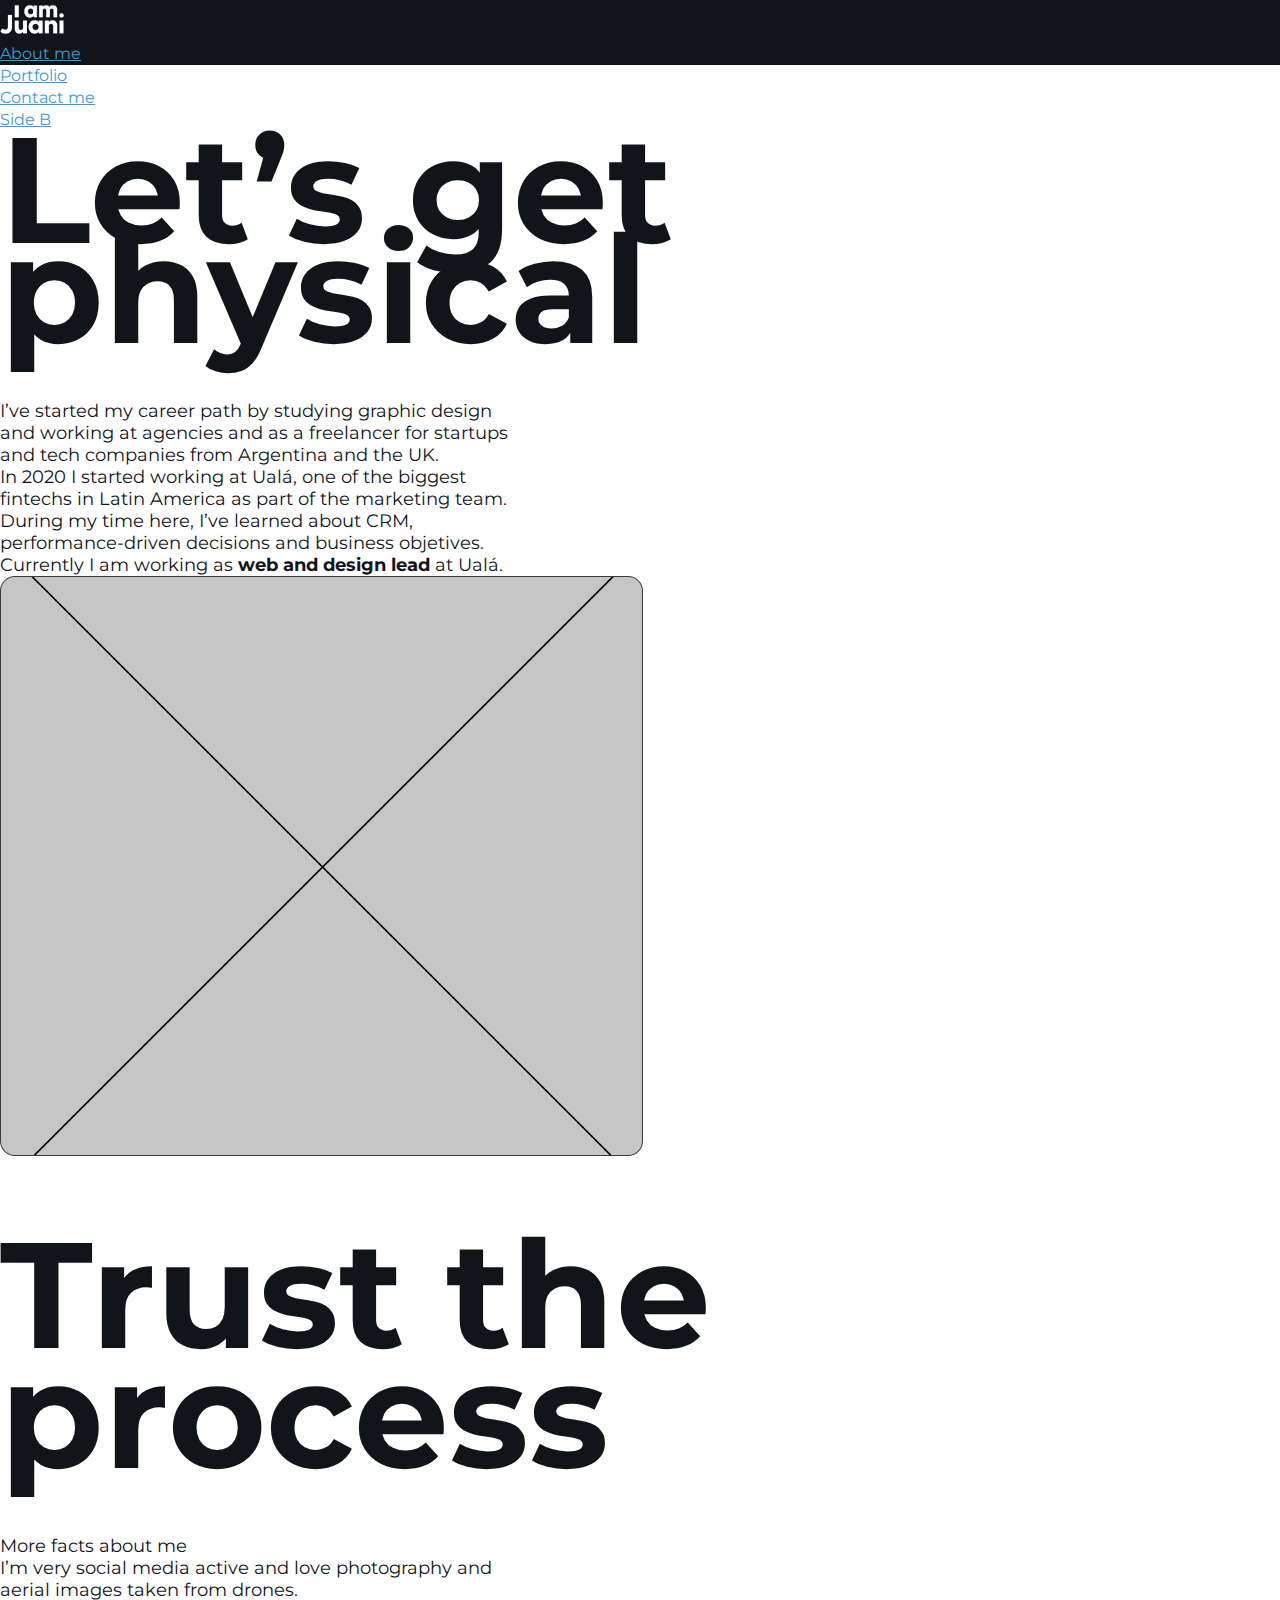
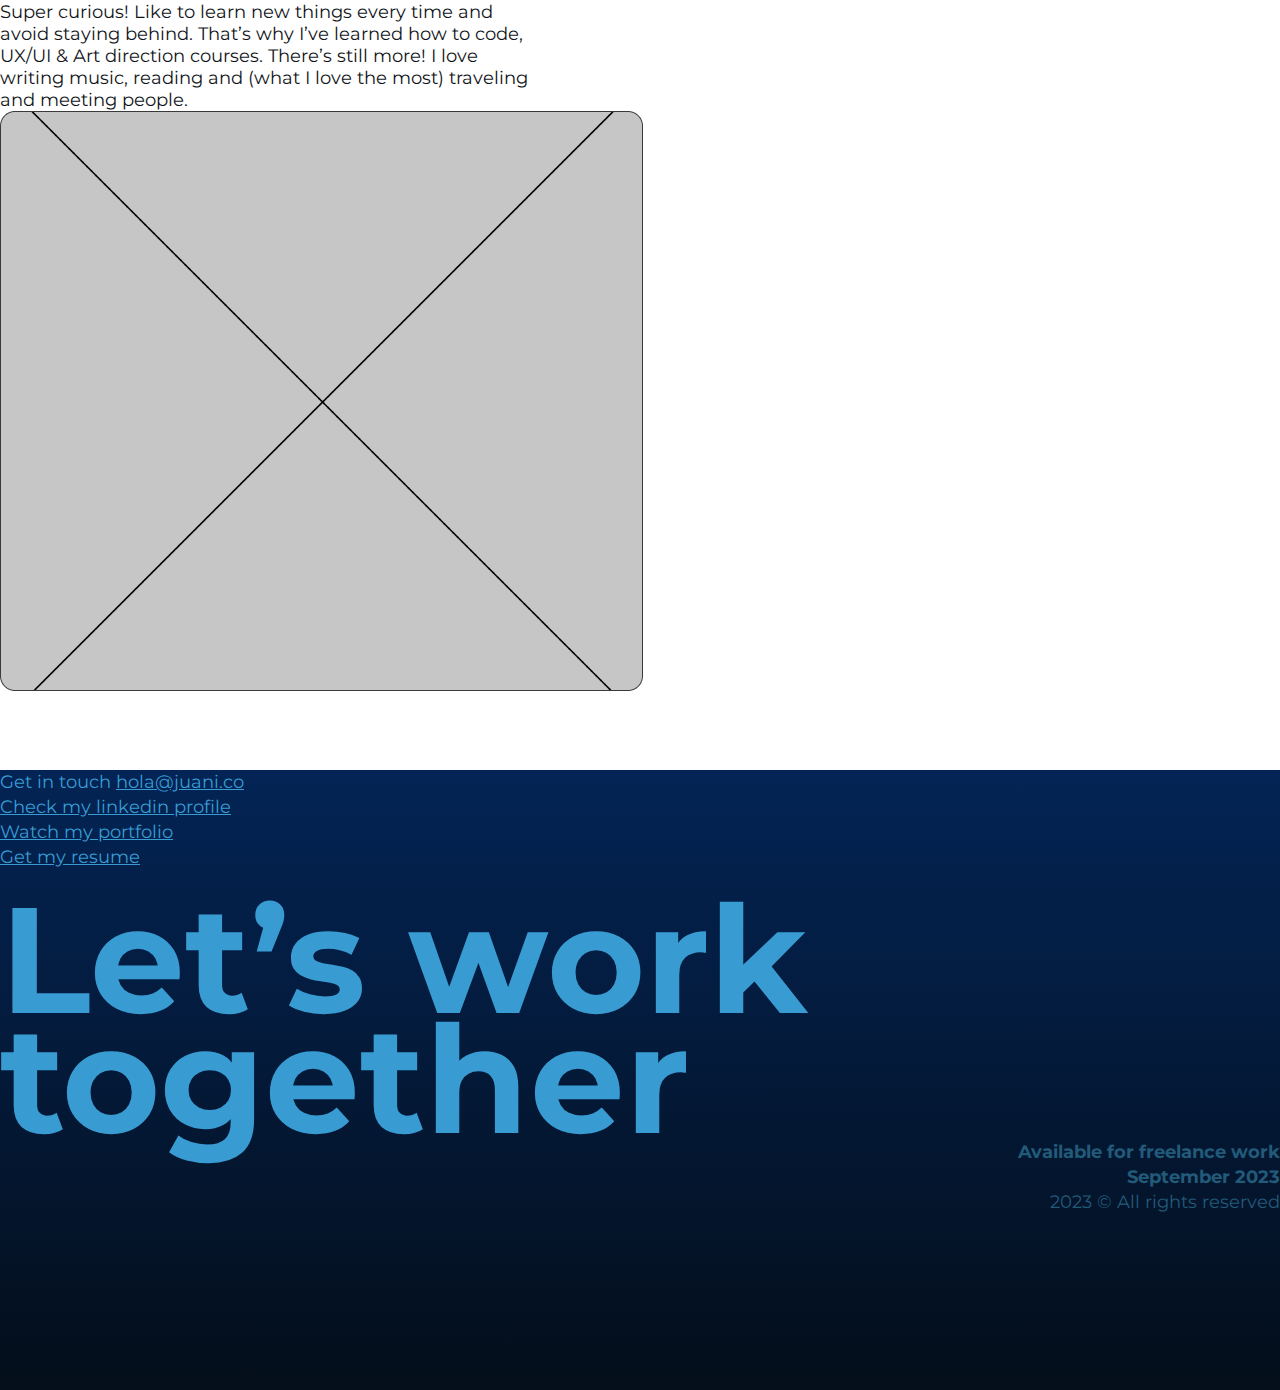
==== pages/aboutme.html @ 1c7e7203 "Iniciación del repositorio con los archivos de la preentrega 1 en main" ====
<!DOCTYPE html>
<html lang="en">
<head>
    <meta charset="UTF-8">
    <meta name="viewport" content="width=device-width, initial-scale=1.0">
    <meta name="description" content="If you need a designer, contact me and let's work together">
    <link rel="stylesheet" href="../css/style.css">
    <link rel="preconnect" href="https://fonts.googleapis.com">
    <link rel="preconnect" href="https://fonts.gstatic.com" crossorigin>
    <link href="https://fonts.googleapis.com/css2?family=Montserrat:wght@300;400;500;600;700&display=swap" rel="stylesheet">
    <title>Juani Kmet - Get to know me first</title>
</head>
<body>
    <!-- Comienza el header con el navbar y el logo -->
    <header>
        <nav>
            <a href="../index.html"><img src="../img/logo-juani.png" alt="I am Juani"></a>
            <ul>
                <li class="nav-item"><a href="aboutme.html" class="nav-link">About me</a></li>
                <li class="nav-item"><a href="portfolio.html" class="nav-link">Portfolio</a></li>
                <li class="nav-item"><a href="contact.html" class="nav-link">Contact me</a></li>
                <li class="nav-item"><a href="sideb.html" class="nav-link">Side B</a></li>
            </ul>
        </nav>
    </header>

    <!-- Comienza el main donde esta el contenido jerarquico de la pagina. Por decision de como se se visualizara, el h1 se decide insertarlo en el main y no en el header -->
    <main>
        <section class="container">
            <h1>Let’s get physical</h1>
            <p class="paragraph">I’ve started my career path by studying graphic design and working at agencies and as a freelancer for startups and tech companies from Argentina and the UK.<br>
                In 2020 I started working at Ualá, one of the biggest fintechs in Latin America as part of the marketing team. During my time here, I’ve learned about CRM, performance-driven decisions and business objetives.<br>
                Currently I am working as <strong> web and design lead</strong> at Ualá.
            </p>
            <img src="../img/container-placeholder.png" alt=" " class="container-img">
        </section>
        
        <section class="container">
            <h2>Trust the process</h2>
            <p class="paragraph">More facts about me<br>
                I’m very social media active and love photography and aerial images taken from drones.<br>
                Super curious! Like to learn new things every time and avoid staying behind. That’s why I’ve learned how to code, UX/UI & Art direction courses. There’s still more! I love writing music, reading and (what I love the most) traveling and meeting people.
            </p>
            <img src="../img/container-placeholder.png" alt=" " class="container-img">
        </section>
    </main>

    <!-- Comienza el footer con enlaces y cierre de la pagina -->
    <footer>
        <!-- Botoner del footer con enlaces especificos -->
        <section id="footer-links">
            <ul>
                <li class="footer-item">Get in touch <a href="mailto:hola@juani.co" class="footer-link">hola@juani.co</a></li>
                <li class="footer-item"><a href="https://linkedin.com/juanikmet" class="footer-link">Check my linkedin profile</a></li>
                <li class="footer-item"><a href="pages/portfolio.html" class="footer-link">Watch my portfolio</a></li>
                <li class="footer-item"><a href="#" class="footer-link">Get my resume</a></li>
            </ul>    
        </section>

        <!-- Section con el CTA del footer -->
        <section>
            <h4 id="footer-cta">Let’s work together</h4>
        </section>

        <!-- Apartado con informacion sobre disponibilidad y copyright -->
        <aside>
            <h6>Available for freelance work <br> September 2023</h6>
            <p>2023 © All rights reserved</p>
        </aside>

    </footer>
</body>
</html>
---- css/style.css ----
*{
    margin: 0;
    padding: 0;
}

h1, h2, h3, h4, h5, h6, p, a{
    font-family: 'Montserrat', sans-serif;
}

a{
    color: #389CD3;
    text-decoration: underline;
}

nav{
    background-color: #11151A;
    height: 65px;
}

nav img{
   width: 100%;
   max-width: 65px; 
}

.nav-item{
    font-size: 16px;
    line-height: 22px;
}

.nav-link:hover{
    color: #ffffff;
    font-weight: 600;
}

.container{
    width: 100%;
    max-width: 1280px;
    margin: 75px auto;
}

h1{
    font-size: 150px;
    color: #11151A;
    line-height: 100px;
    text-align: left;
    margin-bottom: 60px;
}

.hero > h1{
    color: #FFFFFF;
    text-align: center;
}

.hero-img{
    width: 100%;
}

h2{
    font-size: 150px;
    color: #11151A;
    line-height: 120px;
    text-align: left;
    max-width: 800px;
    margin-bottom: 60px;
}

.container > p{
    font-size: 18px;
    line-height: 22px;
    font-weight: 400;
    color: #11151A;
    text-align: left;
    max-width: 530px;
    margin-top: 30px;
}

footer{
    background: rgb(3,36,85);
    background: linear-gradient(180deg, rgba(3,36,85,1) 0%, rgba(4,14,26,1) 100%);
    width: 100%;
    height: 620px;
}

.footer-item{
    font-size: 18px;
    line-height: 25px;
    color: #389CD3;
    font-family: 'Montserrat', sans-serif;
}

#footer-cta{
    color: #389CD3;
    font-size: 150px;
    line-height: 120px;
    margin-top: 30px;
    width: 70%;
}

footer > aside > h6, p{
    color:#225A7A;
    text-align: right;
    font-size: 18px;
    line-height: 25px;
    font-weight: 400;
}

footer > aside > h6{
    font-weight: 700;
}
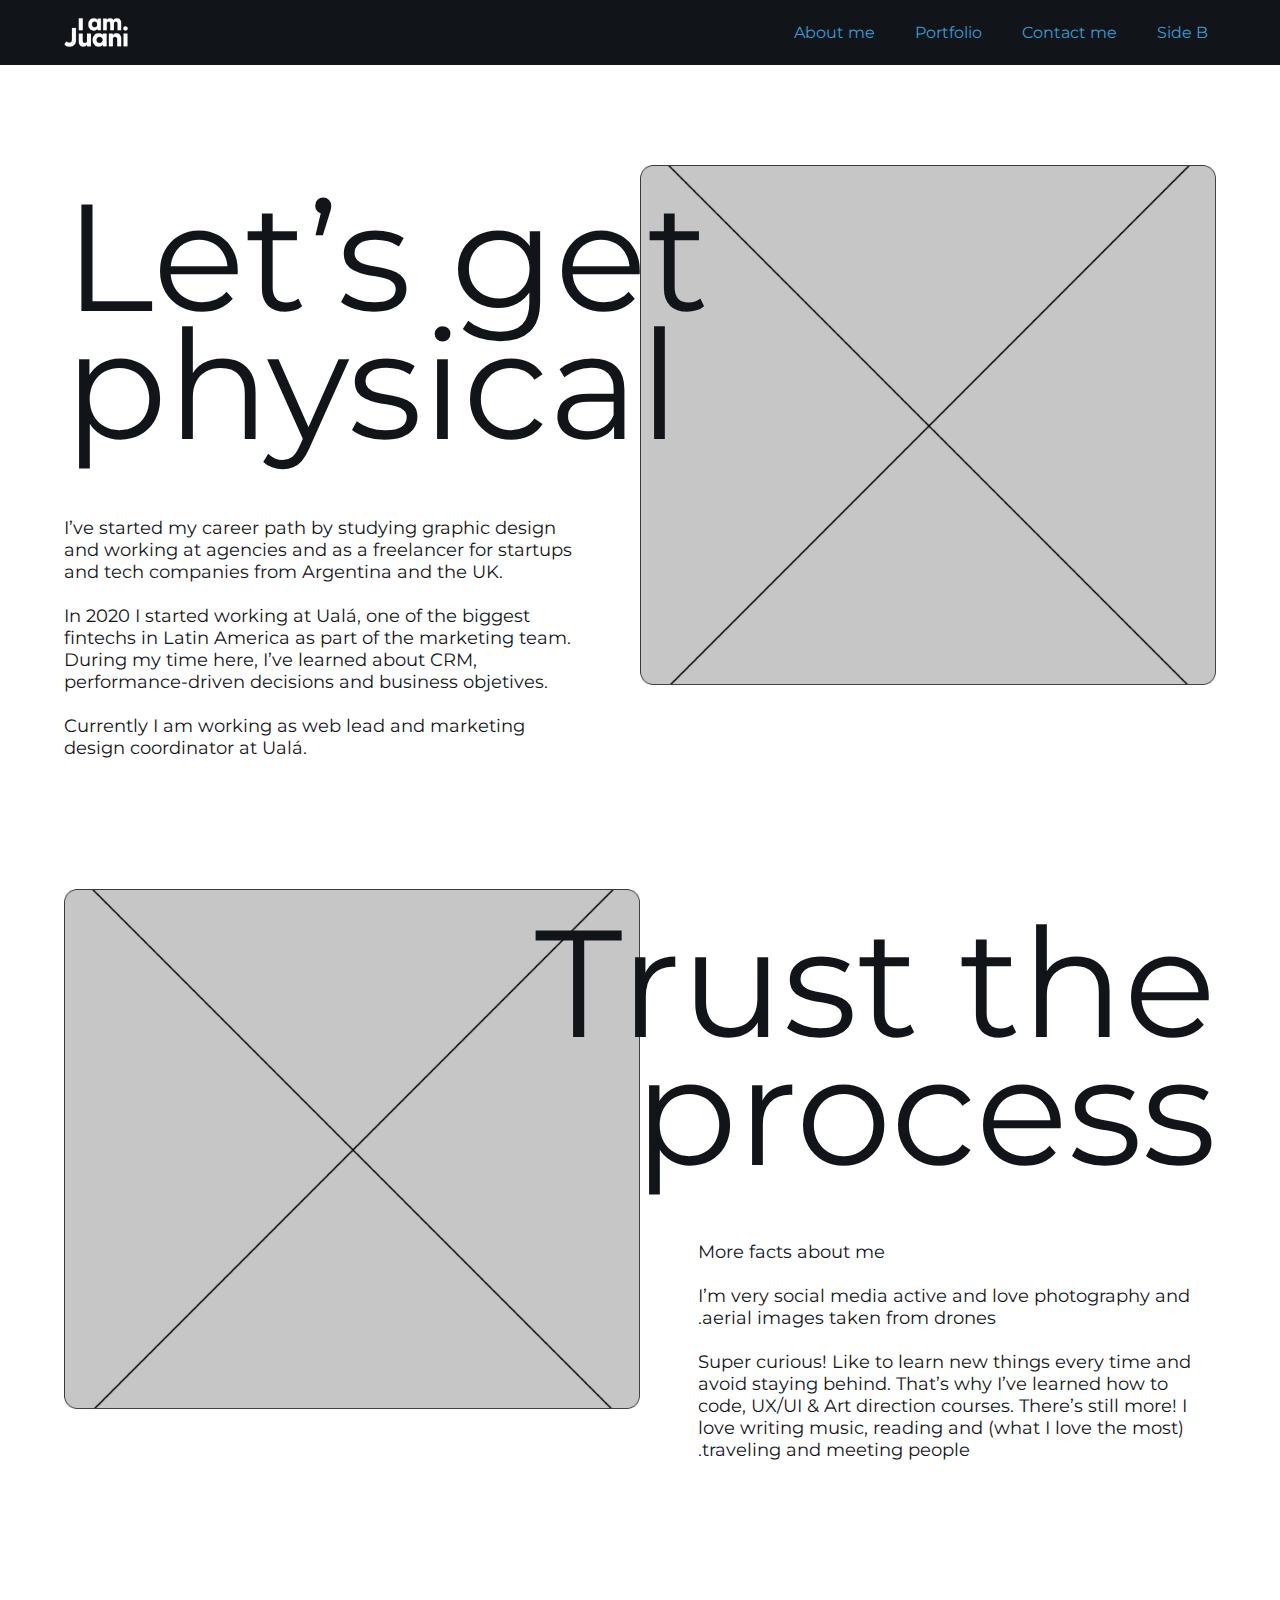
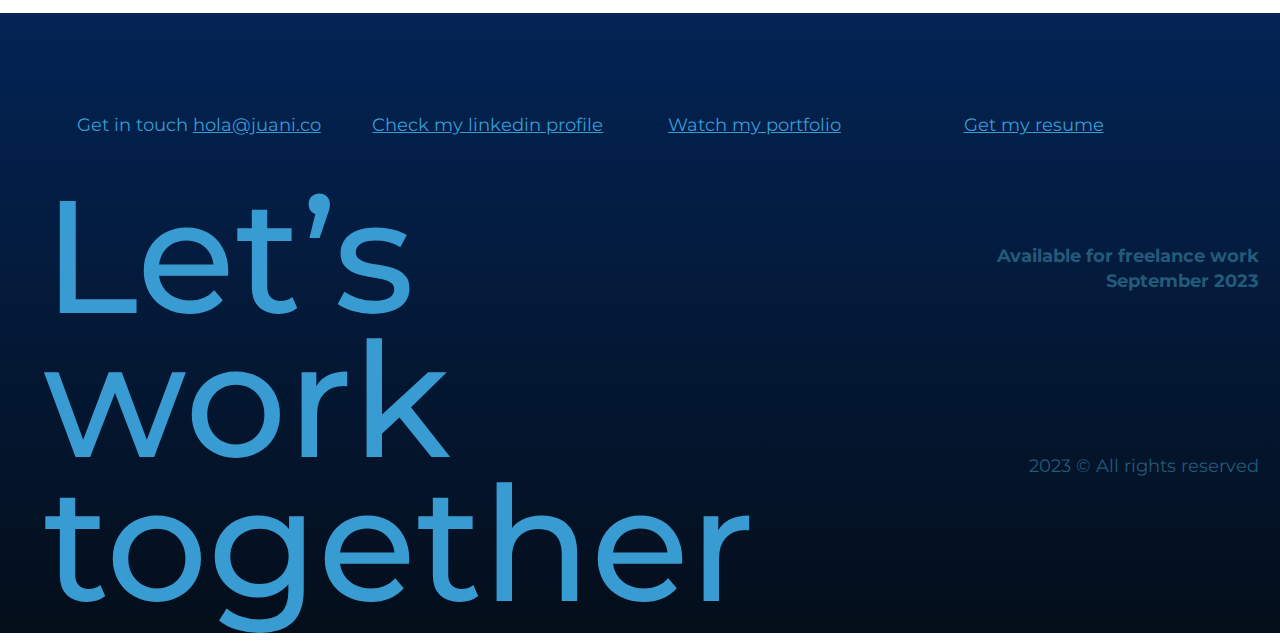
==== commit 435e0439: "páginas de aboutme, portfolio cerradas y un avance de contact, en el formulario no quedó exactamente" ====
--- a/pages/aboutme.html
+++ b/pages/aboutme.html
@@ -4,6 +4,7 @@
     <meta charset="UTF-8">
     <meta name="viewport" content="width=device-width, initial-scale=1.0">
     <meta name="description" content="If you need a designer, contact me and let's work together">
+    <link href="../css/bootstrap.min.css" rel="stylesheet">
     <link rel="stylesheet" href="../css/style.css">
     <link rel="preconnect" href="https://fonts.googleapis.com">
     <link rel="preconnect" href="https://fonts.gstatic.com" crossorigin>
@@ -13,61 +14,77 @@
 <body>
     <!-- Comienza el header con el navbar y el logo -->
     <header>
-        <nav>
-            <a href="../index.html"><img src="../img/logo-juani.png" alt="I am Juani"></a>
-            <ul>
-                <li class="nav-item"><a href="aboutme.html" class="nav-link">About me</a></li>
-                <li class="nav-item"><a href="portfolio.html" class="nav-link">Portfolio</a></li>
-                <li class="nav-item"><a href="contact.html" class="nav-link">Contact me</a></li>
-                <li class="nav-item"><a href="sideb.html" class="nav-link">Side B</a></li>
-            </ul>
-        </nav>
+        <nav class="navbar navbar-expand-lg z-3">
+            <div class="container-fluid navbar-bg-black nav-width">
+              <a class="navbar-brand" href="../index.html">
+                <img src="../img/logo-juani.png" alt="I am Juani">
+              </a>
+              <button class="navbar-toggler" type="button" data-bs-toggle="collapse" data-bs-target="#navbarSupportedContent" aria-controls="navbarSupportedContent" aria-expanded="false" aria-label="Toggle navigation">
+                <span class="">Menu</span>
+              </button>
+              <div class="collapse navbar-collapse justify-content-end" id="navbarSupportedContent">
+                <ul class="navbar-nav mb-2 mb-lg-0 column-gap-4">
+                    <li class="nav-item" aria-current="page"><a href="../pages/aboutme.html" class="nav-link">About me</a></li>
+                    <li class="nav-item"><a href="../pages/portfolio.html" class="nav-link">Portfolio</a></li>
+                    <li class="nav-item"><a href="../pages/contact.html" class="nav-link">Contact me</a></li>
+                    <li class="nav-item"><a href="../pages/sideb.html" class="nav-link">Side B</a></li>
+                </ul>
+              </div>
+            </div>
+          </nav>
     </header>
 
     <!-- Comienza el main donde esta el contenido jerarquico de la pagina. Por decision de como se se visualizara, el h1 se decide insertarlo en el main y no en el header -->
-    <main>
-        <section class="container">
+    <main class="container-fluid position-relative">
+        <section class="position-relative section-item">
             <h1>Let’s get physical</h1>
-            <p class="paragraph">I’ve started my career path by studying graphic design and working at agencies and as a freelancer for startups and tech companies from Argentina and the UK.<br>
-                In 2020 I started working at Ualá, one of the biggest fintechs in Latin America as part of the marketing team. During my time here, I’ve learned about CRM, performance-driven decisions and business objetives.<br>
-                Currently I am working as <strong> web and design lead</strong> at Ualá.
-            </p>
-            <img src="../img/container-placeholder.png" alt=" " class="container-img">
+            <img src="../img/container-placeholder.png" alt="text alternativo de prueba" class="container-img">
+            <div class="container-paragraph">
+                <p class="paragraph reverse-p">I’ve started my career path by studying graphic design and working at agencies and as a freelancer for startups and tech companies from Argentina and the UK.<br><br>
+                    In 2020 I started working at Ualá, one of the biggest fintechs in Latin America as part of the marketing team. During my time here, I’ve learned about CRM, performance-driven decisions and business objetives.<br><br>
+                    Currently I am working as web lead and marketing design coordinator at Ualá.
+                </p>
+            </div>
         </section>
         
-        <section class="container">
-            <h2>Trust the process</h2>
-            <p class="paragraph">More facts about me<br>
-                I’m very social media active and love photography and aerial images taken from drones.<br>
+        <section class="position-relative section-item reverse-section">
+            <h2 class="reverse-title">Trust the process</h2>
+            <img src="../img/container-placeholder.png" alt="text alternativo de prueba" class="container-img reverse-img">
+            <div class="container-paragraph reverse-div">
+                <p class="paragraph reverse-p">More facts about me<br><br>
+                I’m very social media active and love photography and aerial images taken from drones.<br><br>
                 Super curious! Like to learn new things every time and avoid staying behind. That’s why I’ve learned how to code, UX/UI & Art direction courses. There’s still more! I love writing music, reading and (what I love the most) traveling and meeting people.
+                <br /><br />
             </p>
-            <img src="../img/container-placeholder.png" alt=" " class="container-img">
+            </div>
         </section>
     </main>
 
     <!-- Comienza el footer con enlaces y cierre de la pagina -->
     <footer>
         <!-- Botoner del footer con enlaces especificos -->
-        <section id="footer-links">
-            <ul>
-                <li class="footer-item">Get in touch <a href="mailto:hola@juani.co" class="footer-link">hola@juani.co</a></li>
-                <li class="footer-item"><a href="https://linkedin.com/juanikmet" class="footer-link">Check my linkedin profile</a></li>
-                <li class="footer-item"><a href="pages/portfolio.html" class="footer-link">Watch my portfolio</a></li>
-                <li class="footer-item"><a href="#" class="footer-link">Get my resume</a></li>
+        <section id="footer-links" class="">
+            <ul class="row">
+                <li class="footer-item col-md-3">Get in touch <a href="mailto:hola@juani.co" class="footer-link">hola@juani.co</a></li>
+                <li class="footer-item col-md-3"><a href="https://linkedin.com/juanikmet" class="footer-link">Check my linkedin profile</a></li>
+                <li class="footer-item col-md-3"><a href="pages/portfolio.html" class="footer-link">Watch my portfolio</a></li>
+                <li class="footer-item col-md-3"><a href="#" class="footer-link">Get my resume</a></li>
             </ul>    
         </section>
 
         <!-- Section con el CTA del footer -->
-        <section>
+        <section class="footer-grid">
             <h4 id="footer-cta">Let’s work together</h4>
+            <div>
+                <h6>Available for freelance work <br> September 2023</h6>
+                <p>2023 © All rights reserved</p>
+            </div>
         </section>
+    </footer>
 
-        <!-- Apartado con informacion sobre disponibilidad y copyright -->
-        <aside>
-            <h6>Available for freelance work <br> September 2023</h6>
-            <p>2023 © All rights reserved</p>
-        </aside>
+    <script src="https://cdn.jsdelivr.net/npm/@popperjs/core@2.11.8/dist/umd/popper.min.js" integrity="sha384-I7E8VVD/ismYTF4hNIPjVp/Zjvgyol6VFvRkX/vR+Vc4jQkC+hVqc2pM8ODewa9r" crossorigin="anonymous"></script>
+    <script src="https://cdn.jsdelivr.net/npm/bootstrap@5.3.2/dist/js/bootstrap.min.js" integrity="sha384-BBtl+eGJRgqQAUMxJ7pMwbEyER4l1g+O15P+16Ep7Q9Q+zqX6gSbd85u4mG4QzX+" crossorigin="anonymous"></script>
+    <script src="../js/bootstrap.bundle.min.js" ></script>
 
-    </footer>
 </body>
 </html>--- a/css/style.css
+++ b/css/style.css
@@ -4,17 +4,25 @@
 }
 
 h1, h2, h3, h4, h5, h6, p, a{
-    font-family: 'Montserrat', sans-serif;
+    font-family: 'Montserrat', sans-serif !important;
 }
 
 a{
-    color: #389CD3;
+    color: #389CD3 !important;
     text-decoration: underline;
 }
 
+.navbar{
+    background-color: #11151A !important;
+}
+
 nav{
-    background-color: #11151A;
+    background-color: #11151A !important;
     height: 65px;
+}
+
+.nav-width{
+    padding: 0 5%;
 }
 
 nav img{
@@ -32,46 +40,141 @@
     font-weight: 600;
 }
 
-.container{
-    width: 100%;
-    max-width: 1280px;
-    margin: 75px auto;
+.navbar-bg-black{
+    background-color: #11151A !important;
+}
+
+button > span{
+    color: #389CD3 !important;
+}
+
+button{
+    border: none;
+    box-shadow: none;
+}
+
+.navbar-toggler:focus{
+    box-shadow: none;   
+}
+
+.hero{
+    display: grid;
+    grid-template-columns: 1fr;
+}
+
+.grid-child{
+        grid-row-start: 1;
+        grid-column-start: 1;
 }
 
 h1{
-    font-size: 150px;
+    font-size: 4rem;
+    line-height: 4rem;
+    text-align: center;
+    width: 100%;
+    position: absolute;
+    top: 2.5%;
+    color: #FFFFFF;
+    font-weight: 700;
+}
+
+.section-item > h1{
+    font-size: 5rem;
     color: #11151A;
-    line-height: 100px;
     text-align: left;
-    margin-bottom: 60px;
-}
-
-.hero > h1{
-    color: #FFFFFF;
-    text-align: center;
+    font-weight: 400;
+    position: static;
+    width: 90%;
 }
 
 .hero-img{
     width: 100%;
 }
 
+.section-item{
+    margin: 100px auto;
+    max-width: 90%;
+}
+
+.section-carousel{
+    margin: 100px auto;
+    max-width: 90%;
+}
+
 h2{
-    font-size: 150px;
+    font-size: 5rem;
     color: #11151A;
-    line-height: 120px;
     text-align: left;
-    max-width: 800px;
-    margin-bottom: 60px;
-}
-
-.container > p{
+    font-weight: 400;
+}
+
+.container-img{
+    margin: 0 auto;
+    width: 100%;
+    display: block;
+}
+
+.container-paragraph{
+    margin: 0 auto;
+    width: 100%;
+}
+
+.container-paragraph > p{
     font-size: 18px;
     line-height: 22px;
     font-weight: 400;
     color: #11151A;
     text-align: left;
-    max-width: 530px;
+    width: 100%;
     margin-top: 30px;
+}
+
+.carousel-inner > article, .portfolio-grid > .portfolio-item{
+    width: 100%;
+    max-width: 90%;
+    background-color: #225A7A;
+    border-radius: 15px;
+}
+
+.portfolio-item{
+    margin-top: 20px !important;
+    max-width: 100% !important;
+}
+
+.carousel-item-img{
+    max-width: 100%;
+}
+
+.carousel-item-img > img{
+    max-width: 100% !important;
+}
+
+.carousel-item-content, .portfolio-content{
+    padding: 20px 5%;
+}
+
+.carousel-item-content > a, .portfolio-content > a{
+    color: #FFFFFF !important;
+    text-decoration: none;
+}
+
+.carousel-item-content > a>:nth-child(2), .portfolio-content > a>:nth-child(2){
+    color: #C5C5C5 !important;
+}
+
+.carousel-paragraph > p{
+    text-align: center;
+}
+
+.portfolio-item > div >img{
+    max-width: 100%;
+}
+
+.portfolio-loader > p{
+    text-align: center;
+    margin: 0 auto;
+    width: 100%;
+    padding: 0;
 }
 
 footer{
@@ -79,6 +182,10 @@
     background: linear-gradient(180deg, rgba(3,36,85,1) 0%, rgba(4,14,26,1) 100%);
     width: 100%;
     height: 620px;
+}
+
+#footer-links{
+    padding-top: 40px;
 }
 
 .footer-item{
@@ -86,24 +193,174 @@
     line-height: 25px;
     color: #389CD3;
     font-family: 'Montserrat', sans-serif;
+    list-style-type: none;
+    margin-bottom: 30px;
 }
 
 #footer-cta{
     color: #389CD3;
-    font-size: 150px;
-    line-height: 120px;
+    font-size: 4rem;
+    line-height: 4rem;
     margin-top: 30px;
-    width: 70%;
-}
-
-footer > aside > h6, p{
+    width: 90%;
+    margin: 0 auto;
+}
+
+footer > section > div > h6, p{
     color:#225A7A;
-    text-align: right;
+    text-align: left;
     font-size: 18px;
     line-height: 25px;
     font-weight: 400;
-}
-
-footer > aside > h6{
+    width: 90%;
+    margin: 0 auto;
+    margin-top: 30px;
+}
+
+footer > section > div > h6{
     font-weight: 700;
-}
+    margin-top: 60px;
+}
+
+@media (min-width: 992px){
+
+    h1{
+        top: 9%;
+        font-size: 10rem;
+    }
+
+    .section-item > h1{
+        font-size: 9.5rem;
+        line-height: 8rem;
+        grid-column: 1 / 3;
+        grid-row: 1 / 2;
+        position: absolute;
+        max-width: 80%;
+    }
+
+    .section-item{
+        display: grid;
+        grid-template-columns: 1fr 1fr;
+        grid-template-rows: repeat(2, 1fr);
+    }
+
+    .section-item > h2{
+        grid-column: 1 / 3;
+        grid-row: 1 / 2;
+        font-size: 9.5rem;
+        line-height: 8rem;
+        position: absolute;
+        margin-top: 30px;
+        font-weight: 400;
+        max-width: 80%;
+    }
+
+    .section-item > img{
+        grid-column: 2 / 2;
+        grid-row: 1 / span 2;
+    }
+
+    .container-paragraph{
+        grid-column: 1 / 2;
+        grid-row: 2 / 3; 
+    }
+
+    .container-paragraph > p{
+        margin: 0;
+        position: relative;
+        top: -30px;
+    }
+
+    .container-paragraph >p:nth-child(2){
+        margin-top: 30px;
+    }
+
+    .carousel-inner > article{
+        width: 100%;
+        max-width: 50%;
+        height: 430px;
+        background-color: #225A7A;
+        border-radius: 15px;
+    }
+
+    .carousel-item-img > img{
+        height: 100%;
+        max-height: 318px;
+        width: 100%;
+    }
+
+    .carousel-paragraph > p{
+        position: relative;
+        top: 30px;
+        text-align: left;
+    }
+
+    .reverse-section{
+        direction : rtl;
+    }
+
+    .reverse-title{
+        text-align: right;
+    }
+
+    .reverse-p{
+        margin-top: 70px !important;
+        max-width: 90%;
+    }
+
+    .portfolio-grid{
+        display: flex;
+        flex-wrap: wrap;
+        justify-content: space-between;
+    }
+    
+    .portfolio-item{
+        width: 100%;
+        flex: 0 0 calc(33.33% - 10px);
+        box-sizing: border-box;
+    }
+
+    #footer-links{
+        max-width: 93%;
+        margin: 0 auto;
+        padding-top: 100px;
+    }
+
+    .footer-grid{
+        display: grid;
+        grid-template-columns: repeat(3, 1fr);
+        grid-template-rows: repeat(2, 1fr);
+        height: 400px;
+    }
+
+    .portfolio-loader > p{
+        text-align: left;
+        margin: 0 auto;
+        width: 100%;
+        padding: 0
+    }
+
+    #footer-cta{
+        color: #389CD3;
+        font-size: 10rem;
+        line-height: 9rem;
+        margin-top: 30px;
+        width: 90%;
+        margin: 0 auto;
+        grid-column: span 2;
+        grid-row: span 2;
+    }
+
+    .footer-grid > div > h6{
+        grid-column: span 1;
+        grid-row: span 1;
+        text-align: right;
+    }
+    .footer-grid > div > p{
+        grid-column: span 1;
+        grid-row: span 1;
+        text-align: right;
+        padding-top: 130px;
+    }
+
+}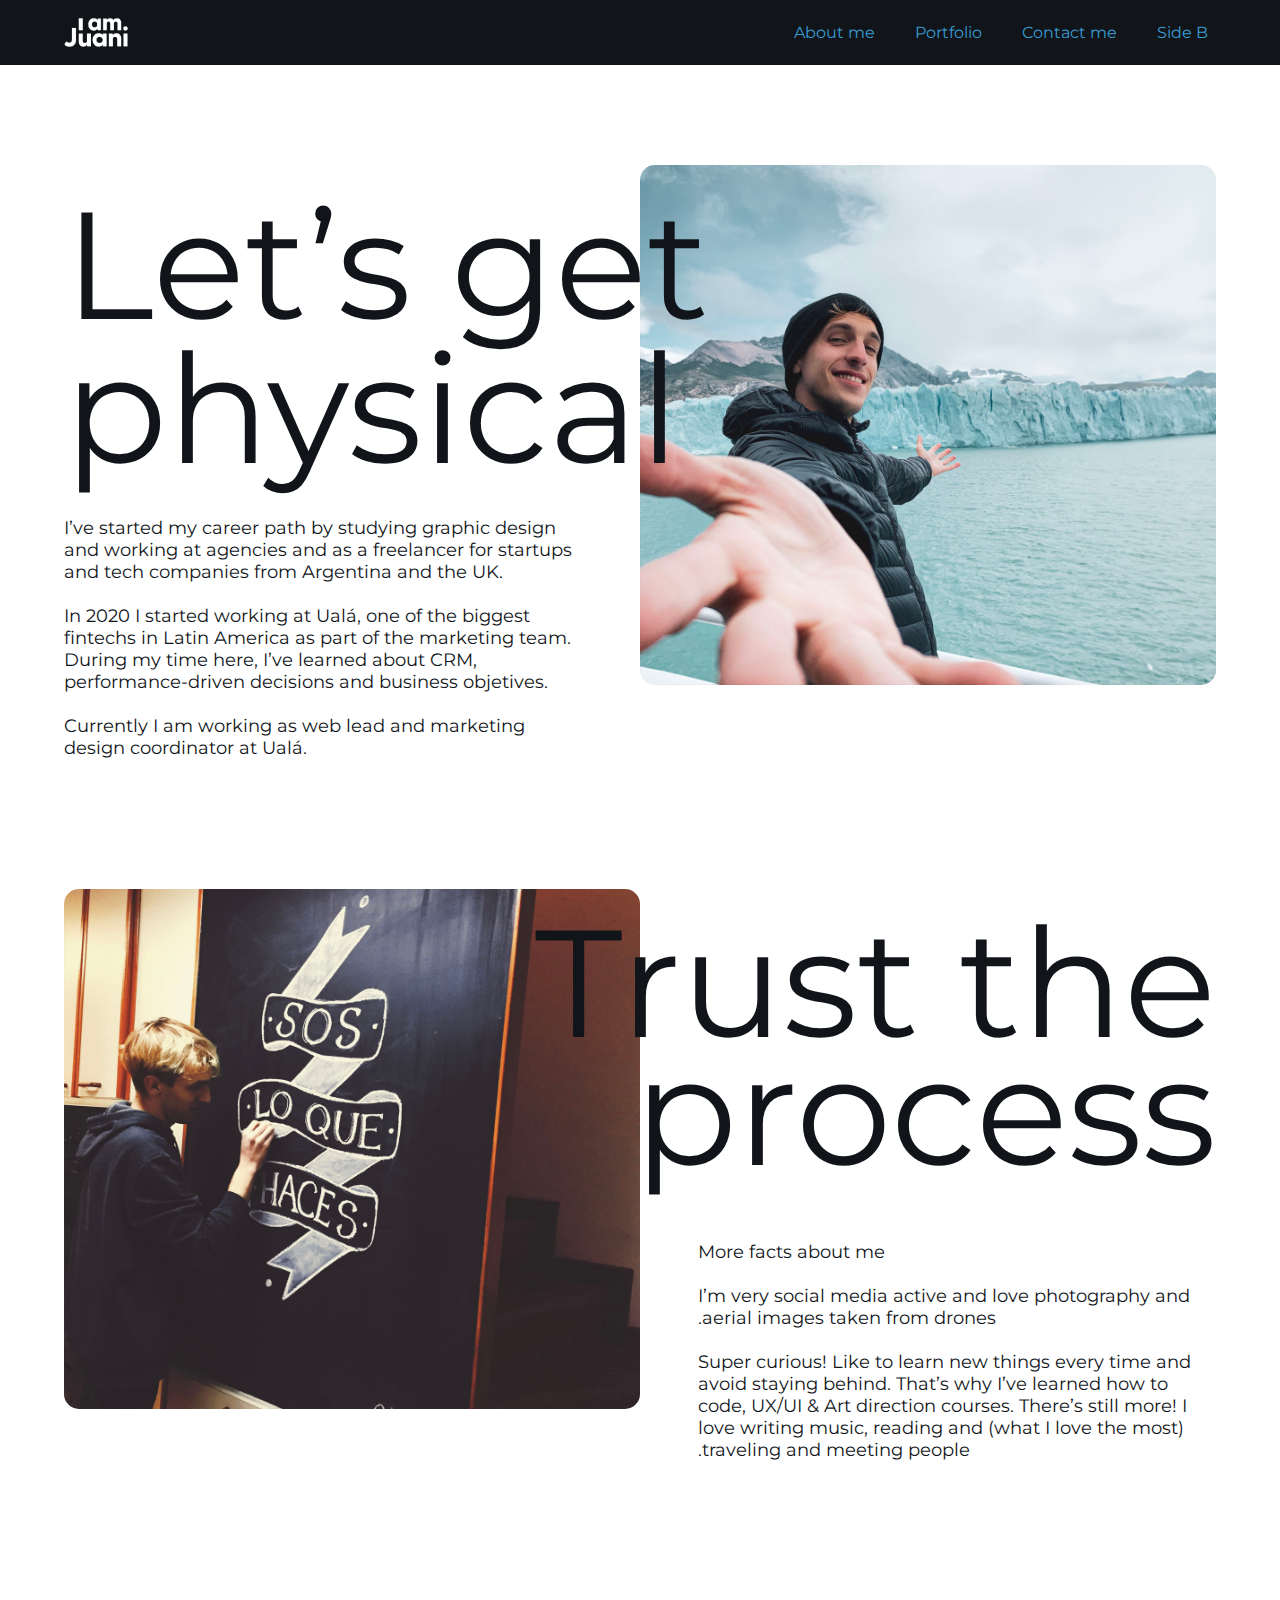
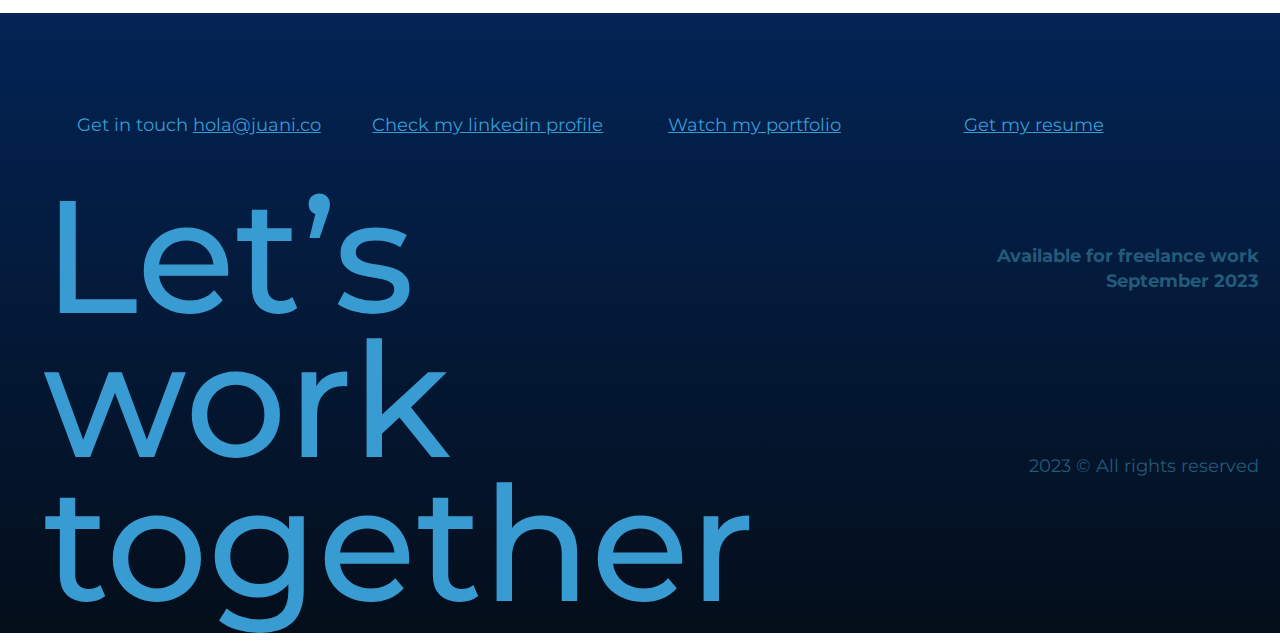
==== commit 1892ec05: "Se sube el total de la pre entrega 2 con imagenes, videos. El carousel todavia no fue arreglado." ====
--- a/pages/aboutme.html
+++ b/pages/aboutme.html
@@ -38,7 +38,7 @@
     <main class="container-fluid position-relative">
         <section class="position-relative section-item">
             <h1>Let’s get physical</h1>
-            <img src="../img/container-placeholder.png" alt="text alternativo de prueba" class="container-img">
+            <img src="../img/about/me.jpg" alt="text alternativo de prueba" class="container-img">
             <div class="container-paragraph">
                 <p class="paragraph reverse-p">I’ve started my career path by studying graphic design and working at agencies and as a freelancer for startups and tech companies from Argentina and the UK.<br><br>
                     In 2020 I started working at Ualá, one of the biggest fintechs in Latin America as part of the marketing team. During my time here, I’ve learned about CRM, performance-driven decisions and business objetives.<br><br>
@@ -49,7 +49,7 @@
         
         <section class="position-relative section-item reverse-section">
             <h2 class="reverse-title">Trust the process</h2>
-            <img src="../img/container-placeholder.png" alt="text alternativo de prueba" class="container-img reverse-img">
+            <img src="../img/about/process.jpg" alt="text alternativo de prueba" class="container-img reverse-img">
             <div class="container-paragraph reverse-div">
                 <p class="paragraph reverse-p">More facts about me<br><br>
                 I’m very social media active and love photography and aerial images taken from drones.<br><br>
--- a/css/style.css
+++ b/css/style.css
@@ -73,7 +73,7 @@
     text-align: center;
     width: 100%;
     position: absolute;
-    top: 2.5%;
+    top: 5%;
     color: #FFFFFF;
     font-weight: 700;
 }
@@ -87,18 +87,27 @@
     width: 90%;
 }
 
-.hero-img{
+.video-div{
+    max-height: 680px;
+    overflow: hidden;
+}
+
+.hero-img, .hero-video{
     width: 100%;
 }
 
 .section-item{
-    margin: 100px auto;
+    margin: 50px auto;
     max-width: 90%;
 }
 
 .section-carousel{
     margin: 100px auto;
     max-width: 90%;
+}
+
+.section-item > img{
+    border-radius: 15px;
 }
 
 h2{
@@ -175,6 +184,83 @@
     margin: 0 auto;
     width: 100%;
     padding: 0;
+}
+
+.section-form{
+    margin: 50px auto;
+    max-width: 90%;
+}
+
+.contact-form{
+    width: 100%;
+    padding: 0;
+    margin: 0 auto;
+}
+
+.contact-form > label{
+    display: none;
+}
+
+.contact-form > input, .contact-form > textarea{
+    width: 100%;
+    text-align: left;
+    border: solid 1px #11151A;
+    padding: 10px;
+    border-radius: 15px;
+    margin-bottom: 10px;
+    color: #9A9A9A;
+}
+
+.contact-form > input:focus, .contact-form > textarea:focus{
+    background-color: #ffffff;
+    border: solid 1px #11151A !important;
+    outline: none;
+}
+
+.contact-form > .form-button{
+    padding: 0;
+    width: auto;
+    border: none;
+    border-radius: none;
+    background-color: #ffffff;
+    color: #389CD3;
+    text-decoration: underline;
+    font-family: 'Montserrat', sans-serif !important;
+}
+
+.contact-form > .form-button:hover{
+    color: #225A7A;
+}
+
+.contact-form > .form-button:focus, .contact-form > .form-button:active{
+    border: none !important;
+}
+
+.contact-form > input::placeholder, .contact-form > textarea::placeholder{
+    color: #9A9A9A;
+}
+
+h5{
+    font-size: 1.2rem;
+    font-weight: 700;
+    margin-top: 50px;
+    text-align: left;
+}
+
+.sideb-carousel{
+    background-color: #ffffff !important;
+    width: 100%;
+    height: 100%;
+}
+
+.sideb-carousel > div{
+    width: 100%;
+    max-height: 100%;
+}
+
+.sideb-carousel > div > img{
+    width: 100%;
+    max-height: 100%;
 }
 
 footer{
@@ -227,21 +313,23 @@
     h1{
         top: 9%;
         font-size: 10rem;
+        height: auto;
     }
 
     .section-item > h1{
         font-size: 9.5rem;
-        line-height: 8rem;
+        line-height: 9rem;
         grid-column: 1 / 3;
         grid-row: 1 / 2;
         position: absolute;
-        max-width: 80%;
+        max-width: 75%;
     }
 
     .section-item{
         display: grid;
         grid-template-columns: 1fr 1fr;
         grid-template-rows: repeat(2, 1fr);
+        margin: 100px auto;
     }
 
     .section-item > h2{
@@ -278,7 +366,6 @@
     .carousel-inner > article{
         width: 100%;
         max-width: 50%;
-        height: 430px;
         background-color: #225A7A;
         border-radius: 15px;
     }
@@ -338,6 +425,14 @@
         margin: 0 auto;
         width: 100%;
         padding: 0
+    }
+
+    h5{
+        width: 90%;
+    }
+
+    .sideb-paragraph{
+        width: 90% !important;
     }
 
     #footer-cta{
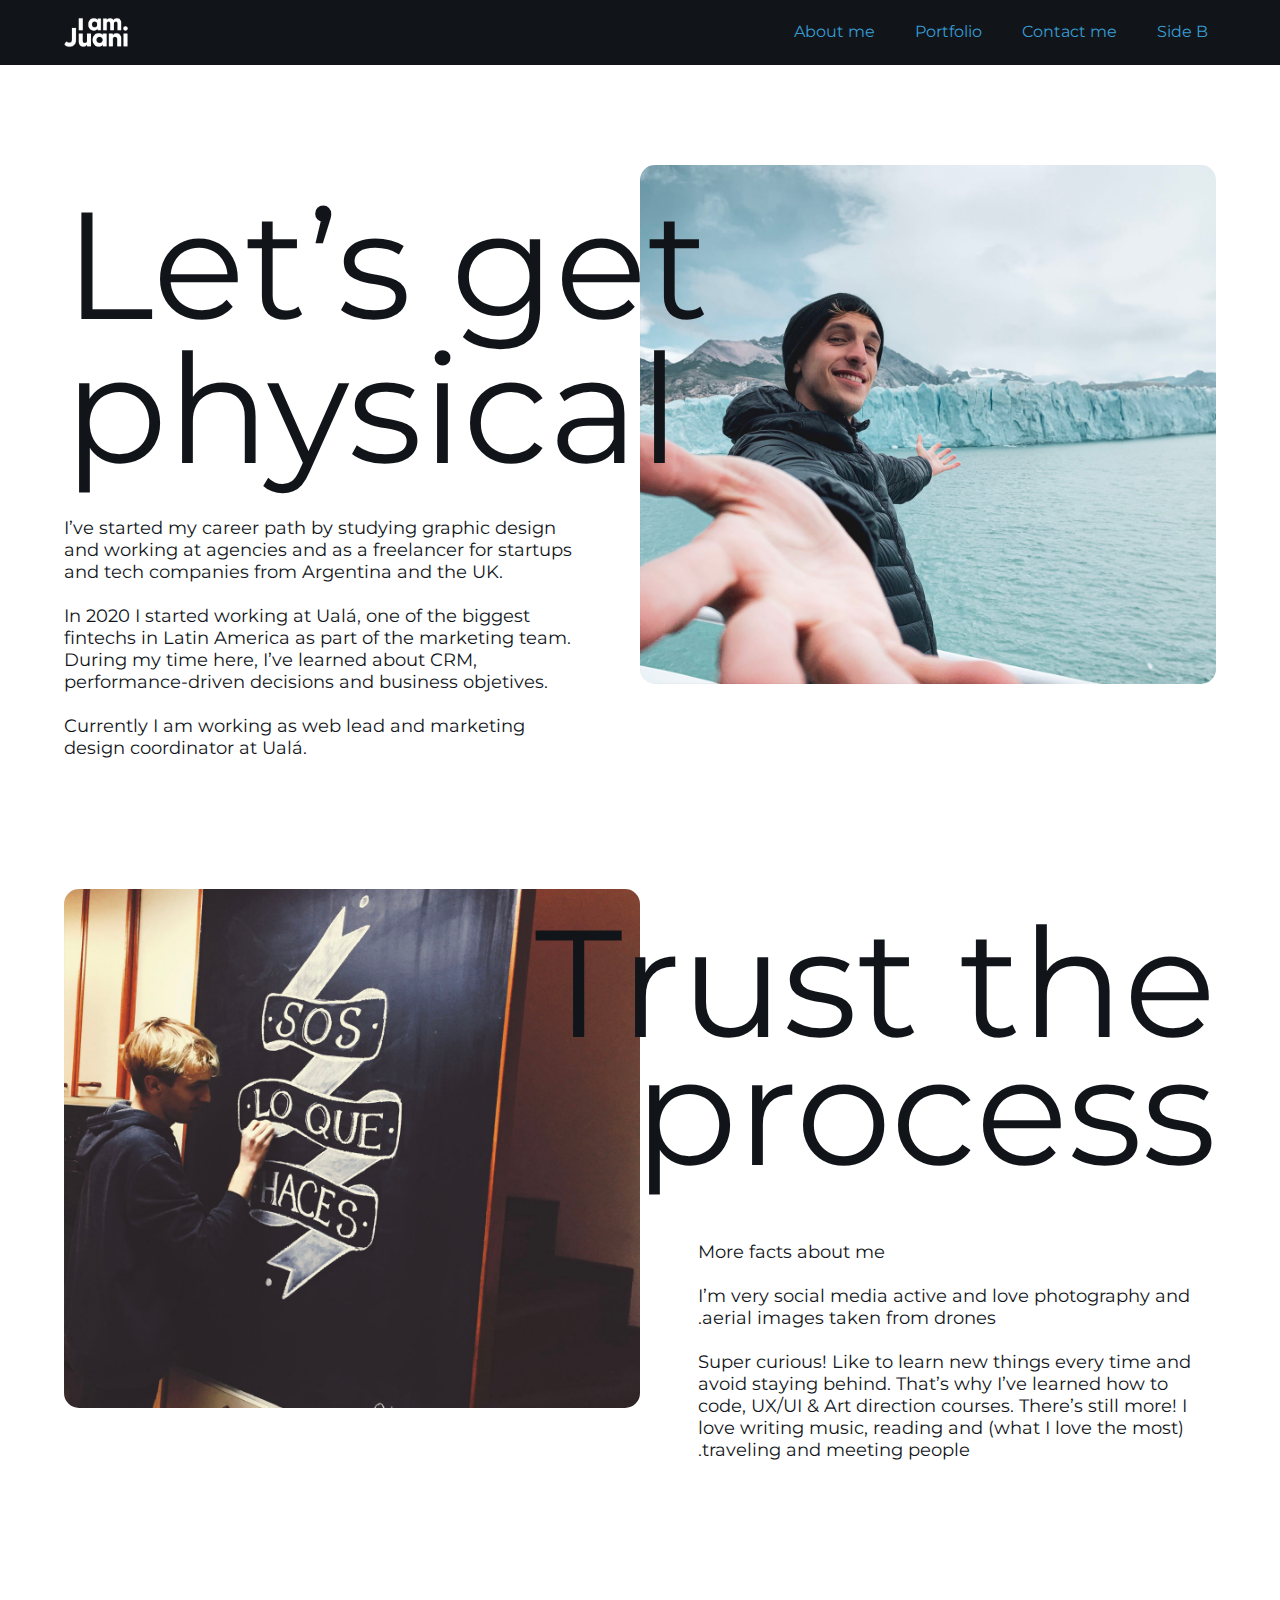
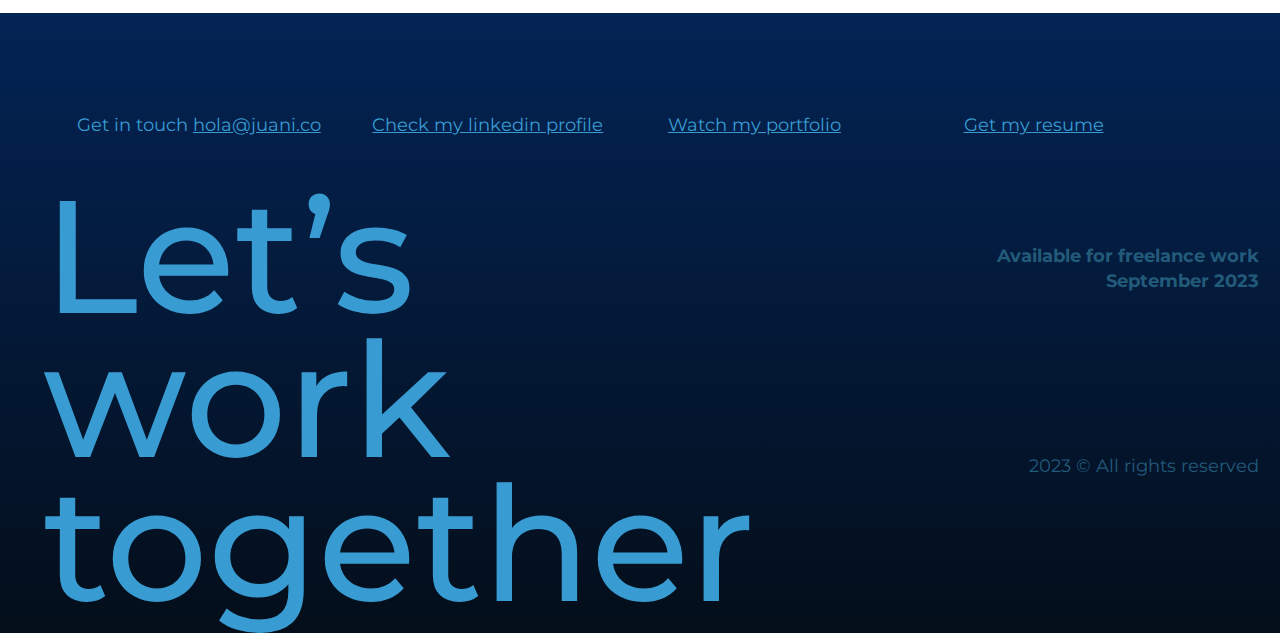
==== commit a9183f2c: "Se suben todos lo cambios realizados con Sass. Algunos elementos se rompieron pero los revisaremos p" ====
--- a/pages/aboutme.html
+++ b/pages/aboutme.html
@@ -5,10 +5,7 @@
     <meta name="viewport" content="width=device-width, initial-scale=1.0">
     <meta name="description" content="If you need a designer, contact me and let's work together">
     <link href="../css/bootstrap.min.css" rel="stylesheet">
-    <link rel="stylesheet" href="../css/style.css">
-    <link rel="preconnect" href="https://fonts.googleapis.com">
-    <link rel="preconnect" href="https://fonts.gstatic.com" crossorigin>
-    <link href="https://fonts.googleapis.com/css2?family=Montserrat:wght@300;400;500;600;700&display=swap" rel="stylesheet">
+    <link rel="stylesheet" href="../css/styles.css">
     <title>Juani Kmet - Get to know me first</title>
 </head>
 <body>
@@ -37,7 +34,7 @@
     <!-- Comienza el main donde esta el contenido jerarquico de la pagina. Por decision de como se se visualizara, el h1 se decide insertarlo en el main y no en el header -->
     <main class="container-fluid position-relative">
         <section class="position-relative section-item">
-            <h1>Let’s get physical</h1>
+            <h1 class="hero-h1">Let’s get physical</h1>
             <img src="../img/about/me.jpg" alt="text alternativo de prueba" class="container-img">
             <div class="container-paragraph">
                 <p class="paragraph reverse-p">I’ve started my career path by studying graphic design and working at agencies and as a freelancer for startups and tech companies from Argentina and the UK.<br><br>
--- a/css/styles.css
+++ b/css/styles.css
@@ -0,0 +1,428 @@
+@import url("https://fonts.googleapis.com/css2?family=Montserrat:ital,wght@0,100..900;1,100..900&display=swap");
+* {
+  margin: 0;
+  padding: 0;
+}
+
+/* Colores */
+h1, .section-item .hero-h1, h2, h3, h4, h5, h6, p, a {
+  font-family: "Montserrat", sans-serif !important;
+}
+
+a {
+  color: #389CD3 !important;
+  text-decoration: underline;
+}
+
+h1, .section-item .hero-h1 {
+  font-size: 4rem;
+  line-height: 4rem;
+  text-align: center;
+  width: 100%;
+  position: absolute;
+  top: 5%;
+  color: #FFFFFF;
+  font-weight: 700;
+}
+
+h2 {
+  font-size: 5rem;
+  color: #11151A;
+  text-align: left;
+  font-weight: 400;
+}
+
+p {
+  font-size: 18px;
+  line-height: 22px;
+  font-weight: 400;
+  color: #11151A;
+  text-align: left;
+  width: 100%;
+  margin-top: 30px;
+}
+
+h5 {
+  font-size: 1.2rem;
+  font-weight: 700;
+  margin-top: 50px;
+  text-align: left;
+}
+
+.section-item .hero-h1 {
+  font-size: 5rem;
+  color: #11151A;
+  text-align: left;
+  font-weight: 400;
+  position: static;
+  width: 90%;
+}
+
+.lg-portfolio-grid {
+  display: flex;
+  flex-direction: row;
+  justify-content: space-between;
+  align-items: center;
+}
+
+header nav {
+  background-color: #11151A;
+}
+header nav .navbar {
+  height: 65px;
+}
+header nav .nav-width {
+  padding: 0 5%;
+}
+header nav img {
+  width: 100%;
+  max-width: 65px;
+}
+header nav .nav-item {
+  font-size: 16px;
+  line-height: 22px;
+}
+header nav .nav-link:hover {
+  color: #ffffff;
+  font-weight: 600;
+}
+header nav .navbar-bg-black {
+  background-color: #11151A;
+}
+header nav .navbar-toggler:focus {
+  box-shadow: none;
+}
+
+.hero {
+  display: grid;
+  grid-template-columns: 1fr;
+}
+.hero .grid-child {
+  grid-row-start: 1;
+  grid-column-start: 1;
+}
+.hero .video-div {
+  max-height: 680px;
+  overflow: hidden;
+}
+.hero .video-div .hero-video {
+  width: 100%;
+}
+
+.section-item {
+  margin: 50px auto;
+  max-width: 90%;
+}
+.section-item .container-img {
+  margin: 0 auto;
+  width: 100%;
+  display: block;
+}
+.section-item img {
+  border-radius: 15px;
+}
+.section-item .container-paragraph {
+  margin: 0 auto;
+  width: 100%;
+}
+
+.section-carousel {
+  margin: 100px auto;
+  max-width: 90%;
+}
+.section-carousel .carousel-inner article {
+  width: 100%;
+  max-width: 90%;
+  background-color: #225A7A;
+  border-radius: 15px;
+}
+.section-carousel .carousel-inner .carousel-item-img {
+  max-width: 100%;
+}
+.section-carousel .carousel-inner img {
+  max-width: 100%;
+}
+.section-carousel .carousel-inner .carousel-item-content {
+  padding: 20px 5%;
+}
+.section-carousel .carousel-inner .carousel-item-content a {
+  color: #FFFFFF !important;
+  text-decoration: none;
+}
+.section-carousel .carousel-inner .carousel-item-content a:nth-child(2) {
+  color: #C5C5C5 !important;
+}
+.section-carousel .carousel-inner .portfolio-content {
+  padding: 20px 5%;
+}
+.section-carousel .carousel-inner .portfolio-content a {
+  color: #FFFFFF !important;
+  text-decoration: none;
+}
+.section-carousel .carousel-inner .portfolio-content a:nth-child(2) {
+  color: #C5C5C5 !important;
+}
+.section-carousel .carousel-paragraph p {
+  text-align: center;
+}
+.section-carousel .sideb-carousel {
+  background-color: #FFFFFF;
+  width: 100%;
+  height: 100%;
+}
+.section-carousel .sideb-carousel div {
+  width: 100%;
+  max-height: 100%;
+}
+.section-carousel .sideb-carousel div img {
+  width: 100%;
+  max-height: 100%;
+}
+
+.portfolio-grid .portfolio-item {
+  width: 100%;
+  max-width: 90%;
+  background-color: #225A7A;
+  border-radius: 15px;
+  margin-top: 20px !important;
+  max-width: 100% !important;
+}
+.portfolio-grid .portfolio-item img {
+  max-width: 100%;
+}
+
+.portfolio-loader p {
+  text-align: center;
+  margin: 0 auto;
+  width: 100%;
+  padding: 0;
+}
+
+.section-form {
+  margin: 50px auto;
+  max-width: 90%;
+}
+.section-form .contact-form {
+  width: 100%;
+  padding: 0;
+  margin: 0 auto;
+}
+.section-form .contact-form label {
+  display: none;
+}
+.section-form .contact-form input {
+  width: 100%;
+  text-align: left;
+  border: solid 1px #11151A;
+  padding: 10px;
+  border-radius: 15px;
+  margin-bottom: 10px;
+  color: #9A9A9A;
+}
+.section-form .contact-form input:focus {
+  background-color: #FFFFFF;
+  border: solid 1px #11151A !important;
+  outline: none;
+}
+.section-form .contact-form input::placeholder {
+  color: #9A9A9A;
+}
+.section-form .contact-form textarea {
+  width: 100%;
+  text-align: left;
+  border: solid 1px #11151A;
+  padding: 10px;
+  border-radius: 15px;
+  margin-bottom: 10px;
+  color: #9A9A9A;
+}
+.section-form .contact-form textarea:focus {
+  background-color: #FFFFFF;
+  border: solid 1px #11151A !important;
+  outline: none;
+}
+.section-form .contact-form textarea::placeholder {
+  color: #9A9A9A;
+}
+
+button {
+  border: none;
+  box-shadow: none;
+}
+button span {
+  color: #225A7A !important;
+}
+
+.contact-form .form-button {
+  padding: 0;
+  width: auto;
+  border: none;
+  border-radius: none;
+  background-color: #FFFFFF;
+  color: #225A7A;
+  text-decoration: underline;
+  font-family: "Montserrat", sans-serif;
+}
+
+footer {
+  background: rgb(3, 36, 85);
+  background: linear-gradient(180deg, rgb(3, 36, 85) 0%, rgb(4, 14, 26) 100%);
+  width: 100%;
+  height: 620px;
+}
+footer #footer-links {
+  padding-top: 40px;
+}
+footer .footer-item {
+  font-size: 18px;
+  line-height: 25px;
+  color: #389CD3;
+  font-family: "Montserrat", sans-serif;
+  list-style-type: none;
+  margin-bottom: 30px;
+}
+footer #footer-cta {
+  color: #389CD3;
+  font-size: 4rem;
+  line-height: 4rem;
+  margin-top: 30px;
+  width: 90%;
+  margin: 0 auto;
+}
+footer section > div > h6, footer p {
+  color: #225A7A;
+  text-align: left;
+  font-size: 18px;
+  line-height: 25px;
+  font-weight: 400;
+  width: 90%;
+  margin: 0 auto;
+  margin-top: 30px;
+}
+footer section > div > h6 {
+  font-weight: 700;
+  margin-top: 60px;
+}
+
+@media (min-width: 992px) {
+  h1, .section-item .hero-h1 {
+    top: 9%;
+    font-size: 10rem;
+    height: auto;
+  }
+  .section-item {
+    display: grid;
+    grid-template-columns: 1fr 1fr;
+    grid-template-rows: repeat(2, 1fr);
+    margin: 100px auto;
+  }
+  .section-item h1, .section-item .hero-h1 {
+    font-size: 9.5rem;
+    line-height: 9rem;
+    grid-column: 1/3;
+    grid-row: 1/2;
+    position: absolute;
+    max-width: 75%;
+  }
+  .section-item h2 {
+    grid-column: 1/3;
+    grid-row: 1/2;
+    font-size: 9.5rem;
+    line-height: 8rem;
+    position: absolute;
+    margin-top: 30px;
+    font-weight: 400;
+    max-width: 80%;
+  }
+  .section-item img {
+    grid-column: 2/2;
+    grid-row: 1/span 2;
+  }
+  .section-item .container-paragraph {
+    grid-column: 1/2;
+    grid-row: 2/3;
+  }
+  .section-item .container-paragraph p {
+    margin: 0;
+    position: relative;
+    top: -30px;
+  }
+  .section-item .container-paragraph p:nth-child(2) {
+    margin-top: 30px;
+  }
+  .carousel-inner article {
+    width: 100%;
+    max-width: 50%;
+    border-radius: 15px;
+  }
+  .carousel-inner .carousel-item-img img {
+    height: 100%;
+    max-height: 318px;
+    width: 100%;
+  }
+  .carousel-paragraph p {
+    position: relative;
+    top: 30px;
+    text-align: left;
+  }
+  .reverse-section {
+    direction: rtl;
+  }
+  .reverse-title {
+    text-align: right;
+  }
+  .reverse-p {
+    margin-top: 70px !important;
+    max-width: 90%;
+  }
+  .portfolio-item {
+    width: 100%;
+    flex: 0 0 calc(33.33% - 10px);
+    box-sizing: border-box;
+  }
+  .portfolio-loader p {
+    text-align: left;
+    margin: 0 auto;
+    width: 100%;
+    padding: 0;
+  }
+  h5 {
+    width: 90%;
+  }
+  .sideb-paragraph {
+    width: 90% !important;
+  }
+  footer #footer-links {
+    max-width: 93%;
+    margin: 0 auto;
+    padding-top: 100px;
+  }
+  footer .footer-grid {
+    display: grid;
+    grid-template-columns: repeat(3, 1fr);
+    grid-template-rows: repeat(2, 1fr);
+    height: 400px;
+  }
+  footer #footer-cta {
+    font-size: 10rem;
+    line-height: 9rem;
+    margin-top: 30px;
+    width: 90%;
+    margin: 0 auto;
+    grid-column: span 2;
+    grid-row: span 2;
+  }
+  footer .footer-grid > div > h6 {
+    grid-column: span 1;
+    grid-row: span 1;
+    text-align: right;
+  }
+  footer .footer-grid > div > p {
+    grid-column: span 1;
+    grid-row: span 1;
+    text-align: right;
+    padding-top: 130px;
+  }
+}
+
+/*# sourceMappingURL=styles.css.map */
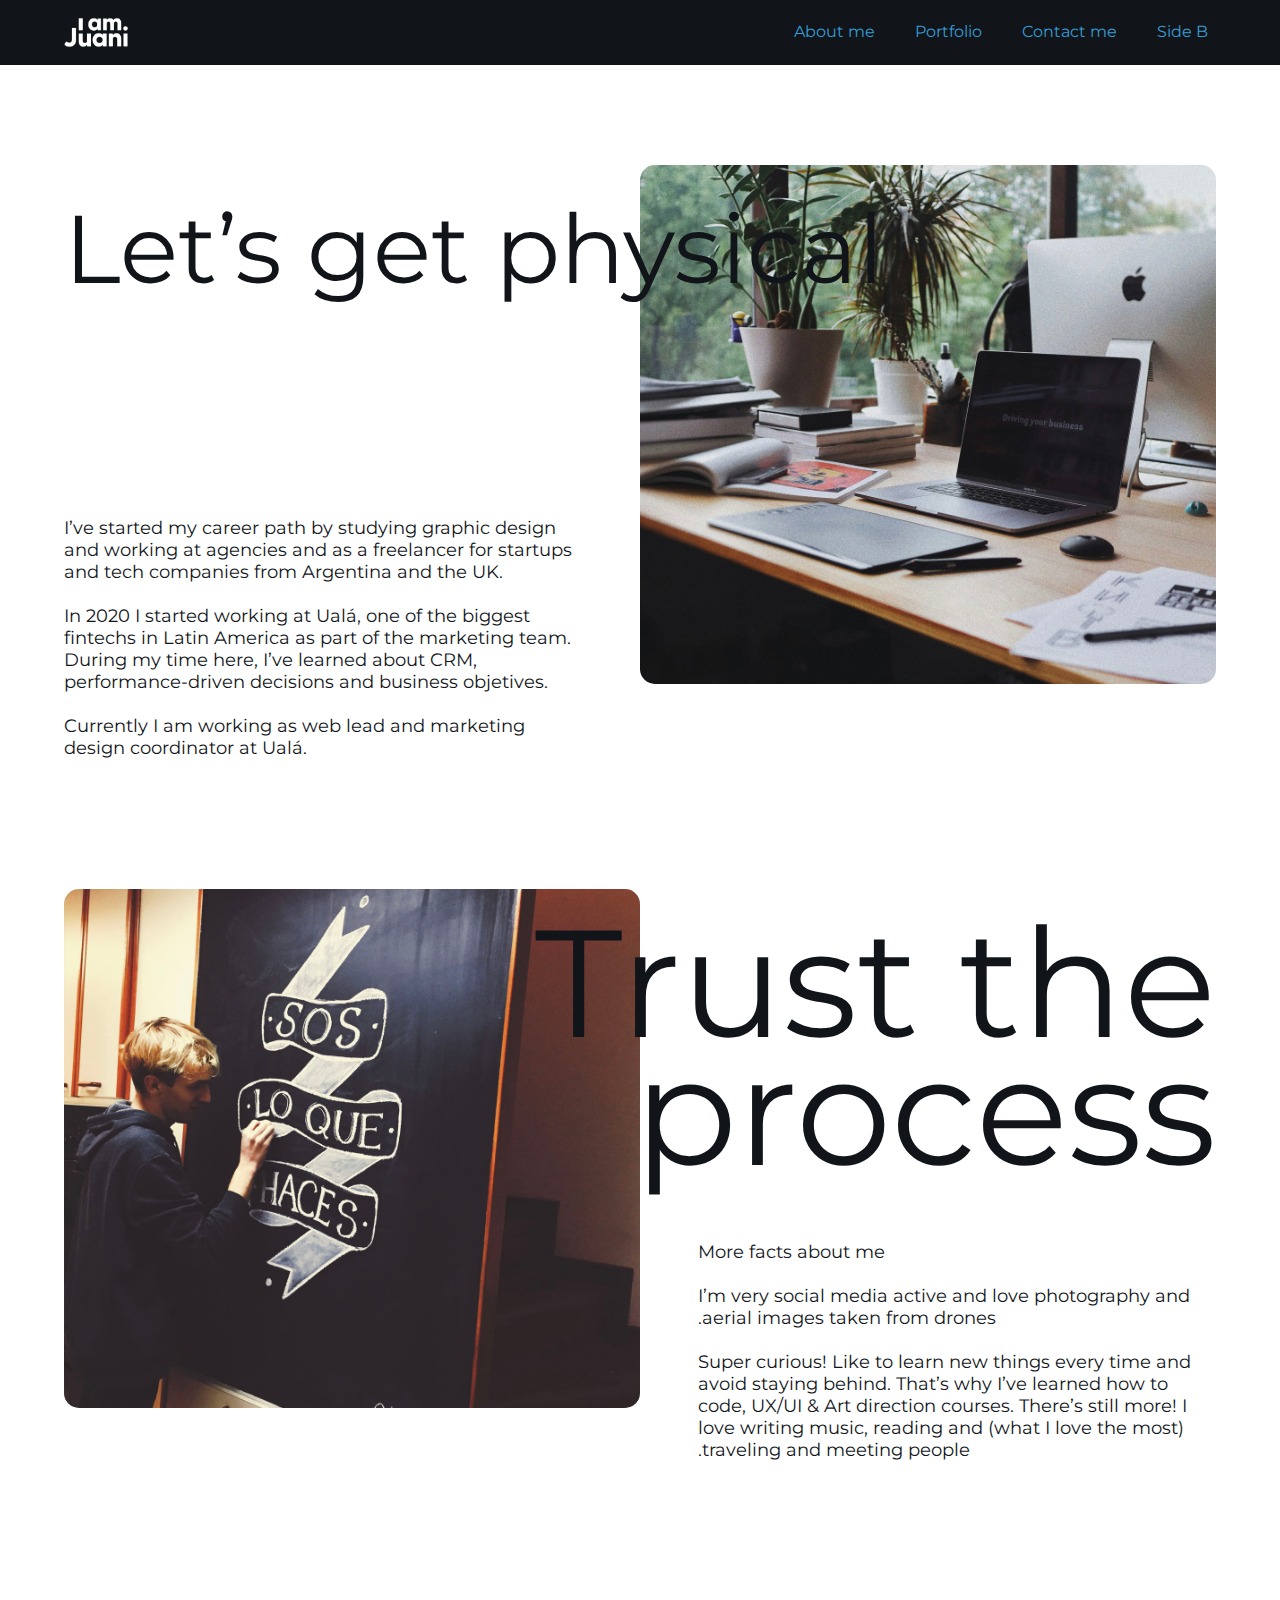
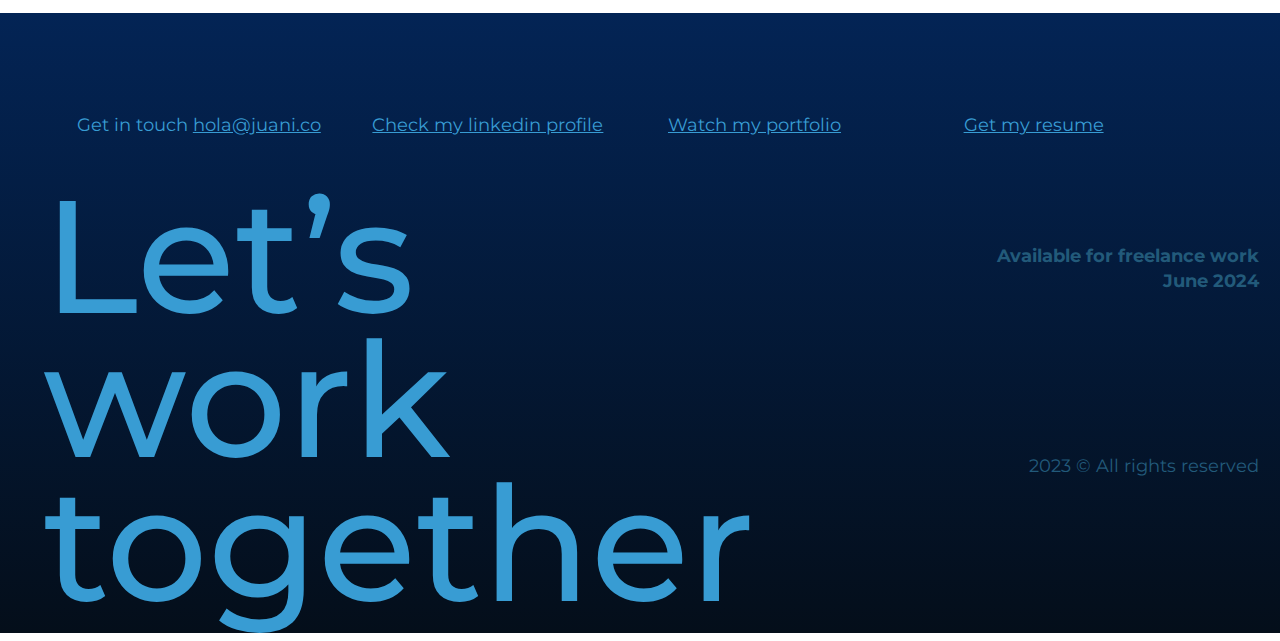
==== commit 0947b702: "Se sube al repositorio el proyecto final con el carousel reemplazado por una grilla de 3 columnas co" ====
--- a/pages/aboutme.html
+++ b/pages/aboutme.html
@@ -73,7 +73,7 @@
         <section class="footer-grid">
             <h4 id="footer-cta">Let’s work together</h4>
             <div>
-                <h6>Available for freelance work <br> September 2023</h6>
+                <h6>Available for freelance work <br> June 2024</h6>
                 <p>2023 © All rights reserved</p>
             </div>
         </section>
--- a/css/styles.css
+++ b/css/styles.css
@@ -130,53 +130,32 @@
   margin: 100px auto;
   max-width: 90%;
 }
-.section-carousel .carousel-inner article {
-  width: 100%;
-  max-width: 90%;
+.section-carousel .container article {
+  width: 100%;
   background-color: #225A7A;
   border-radius: 15px;
-}
-.section-carousel .carousel-inner .carousel-item-img {
+  text-align: left;
+}
+.section-carousel .container .carousel-item-img {
   max-width: 100%;
-}
-.section-carousel .carousel-inner img {
-  max-width: 100%;
-}
-.section-carousel .carousel-inner .carousel-item-content {
+  border-radius: 15px;
+}
+.section-carousel .container .carousel-item-img img {
+  width: 100%;
+  border-radius: 15px 15px 0 0;
+}
+.section-carousel .container .carousel-item-content {
   padding: 20px 5%;
 }
-.section-carousel .carousel-inner .carousel-item-content a {
+.section-carousel .container .carousel-item-content a {
   color: #FFFFFF !important;
   text-decoration: none;
 }
-.section-carousel .carousel-inner .carousel-item-content a:nth-child(2) {
-  color: #C5C5C5 !important;
-}
-.section-carousel .carousel-inner .portfolio-content {
-  padding: 20px 5%;
-}
-.section-carousel .carousel-inner .portfolio-content a {
-  color: #FFFFFF !important;
-  text-decoration: none;
-}
-.section-carousel .carousel-inner .portfolio-content a:nth-child(2) {
+.section-carousel .container .carousel-item-content a:nth-child(2) {
   color: #C5C5C5 !important;
 }
 .section-carousel .carousel-paragraph p {
   text-align: center;
-}
-.section-carousel .sideb-carousel {
-  background-color: #FFFFFF;
-  width: 100%;
-  height: 100%;
-}
-.section-carousel .sideb-carousel div {
-  width: 100%;
-  max-height: 100%;
-}
-.section-carousel .sideb-carousel div img {
-  width: 100%;
-  max-height: 100%;
 }
 
 .portfolio-grid .portfolio-item {
@@ -243,6 +222,23 @@
 }
 .section-form .contact-form textarea::placeholder {
   color: #9A9A9A;
+}
+.section-form .contact-form .form-button {
+  padding: 0;
+  width: auto;
+  border: none;
+  border-radius: none;
+  background-color: #FFFFFF;
+  color: #389CD3;
+  text-decoration: underline;
+  font-family: "Montserrat", sans-serif;
+}
+.section-form .contact-form .form-button:focus {
+  border: none;
+}
+.section-form .contact-form .form-button:active {
+  border: none;
+  border-color: #FFFFFF;
 }
 
 button {
@@ -304,10 +300,21 @@
   margin-top: 60px;
 }
 
+@media (min-width: 768px) {
+  h1, .section-item .hero-h1 {
+    top: 6%;
+    font-size: 6rem;
+    height: auto;
+  }
+  .section-item h1, .section-item .hero-h1 {
+    font-size: 5rem;
+    line-height: 7rem;
+  }
+}
 @media (min-width: 992px) {
   h1, .section-item .hero-h1 {
     top: 9%;
-    font-size: 10rem;
+    font-size: 9rem;
     height: auto;
   }
   .section-item {
@@ -317,8 +324,8 @@
     margin: 100px auto;
   }
   .section-item h1, .section-item .hero-h1 {
-    font-size: 9.5rem;
-    line-height: 9rem;
+    font-size: 6rem;
+    line-height: 7rem;
     grid-column: 1/3;
     grid-row: 1/2;
     position: absolute;
@@ -350,16 +357,6 @@
   .section-item .container-paragraph p:nth-child(2) {
     margin-top: 30px;
   }
-  .carousel-inner article {
-    width: 100%;
-    max-width: 50%;
-    border-radius: 15px;
-  }
-  .carousel-inner .carousel-item-img img {
-    height: 100%;
-    max-height: 318px;
-    width: 100%;
-  }
   .carousel-paragraph p {
     position: relative;
     top: 30px;
@@ -424,5 +421,16 @@
     padding-top: 130px;
   }
 }
+@media (min-width: 1366px) {
+  h1, .section-item .hero-h1 {
+    top: 6%;
+    font-size: 9rem;
+    height: auto;
+  }
+  .section-item h1, .section-item .hero-h1 {
+    font-size: 9rem;
+    line-height: 9rem;
+  }
+}
 
 /*# sourceMappingURL=styles.css.map */
